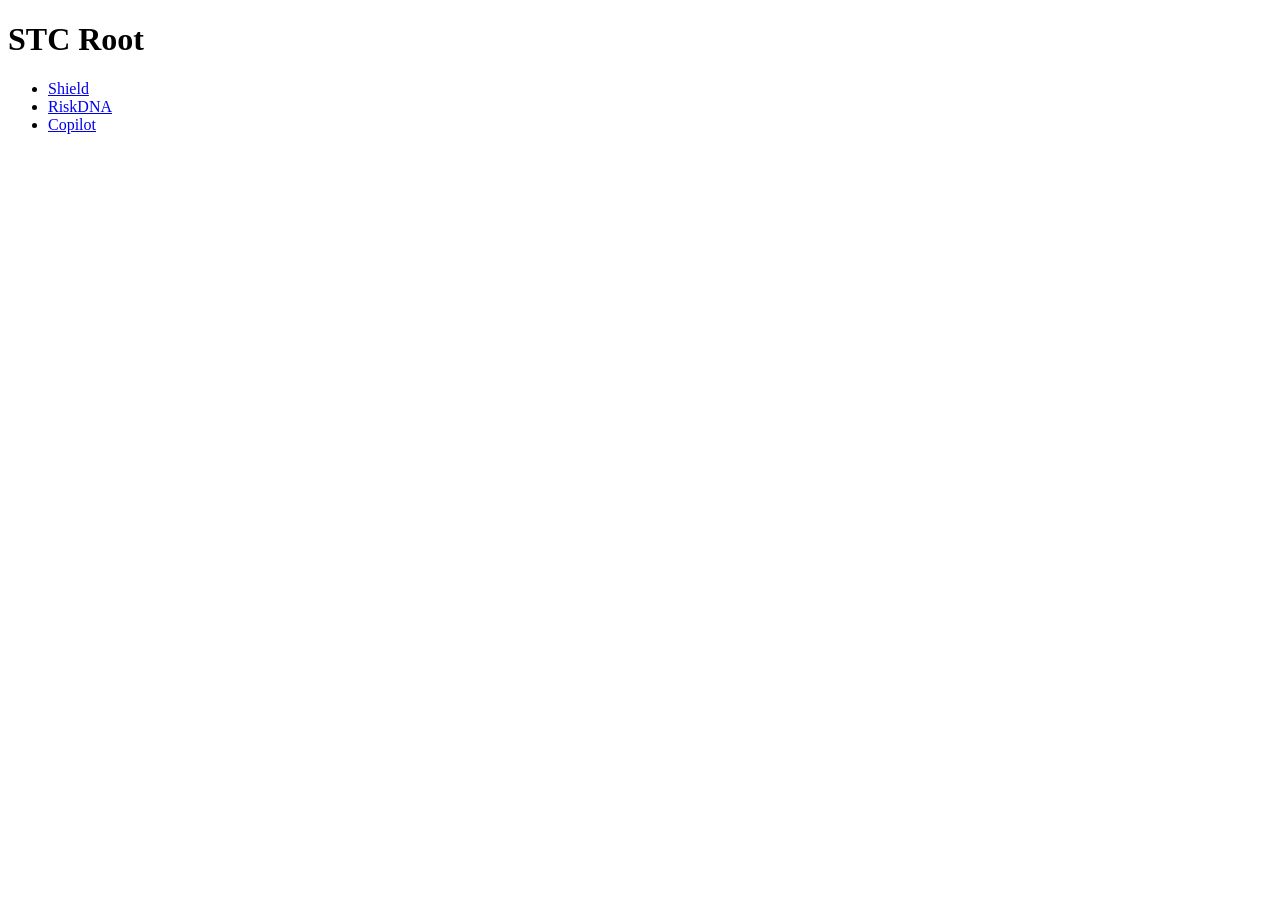
==== index.html @ 8052f36b "force root index" ====
<!doctype html>
<html>
<head>
  <title>SecureTheCloud</title>
</head>
<body>
  <h1>STC Root</h1>
  <ul>
    <li><a href="/shield/">Shield</a></li>
    <li><a href="/riskdna/">RiskDNA</a></li>
    <li><a href="/copilot/">Copilot</a></li>
  </ul>
</body>
</html>
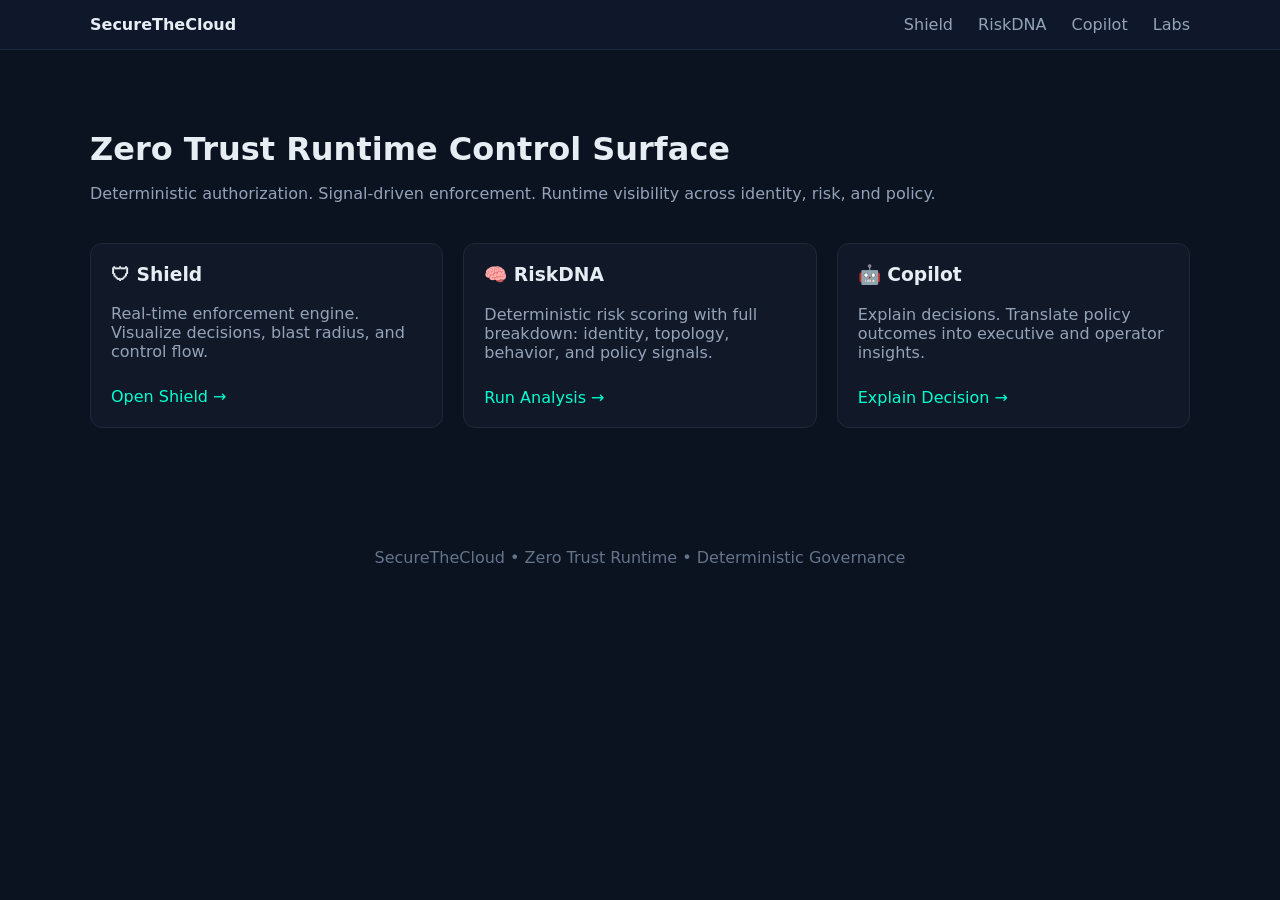
==== commit 762e4144: "website rebuild" ====
--- a/index.html
+++ b/index.html
@@ -1,14 +1,182 @@
-<!doctype html>
-<html>
+<!DOCTYPE html>
+<html lang="en">
 <head>
+  <meta charset="UTF-8" />
+  <meta name="viewport" content="width=device-width, initial-scale=1.0"/>
   <title>SecureTheCloud</title>
+
+  <!-- GLOBAL STYLE -->
+  <link rel="stylesheet" href="/assets/css/stc.css">
+
+  <style>
+    body {
+      margin: 0;
+      font-family: system-ui, -apple-system, sans-serif;
+      background: #0b1220;
+      color: #e6edf3;
+    }
+
+    .container {
+      max-width: 1100px;
+      margin: 0 auto;
+      padding: 40px 20px;
+    }
+
+    /* NAV */
+    .nav {
+      background: #0f172a;
+      border-bottom: 1px solid #1e293b;
+    }
+
+    .nav-inner {
+      max-width: 1100px;
+      margin: 0 auto;
+      padding: 15px 20px;
+      display: flex;
+      justify-content: space-between;
+      align-items: center;
+    }
+
+    .nav a {
+      color: #94a3b8;
+      text-decoration: none;
+      margin-left: 20px;
+    }
+
+    .nav a:hover {
+      color: #00ffd0;
+    }
+
+    /* HERO */
+    .hero {
+      margin-top: 40px;
+    }
+
+    .hero h1 {
+      font-size: 32px;
+      margin-bottom: 10px;
+    }
+
+    .hero p {
+      color: #94a3b8;
+    }
+
+    /* CARDS */
+    .grid {
+      display: grid;
+      grid-template-columns: repeat(auto-fit, minmax(250px, 1fr));
+      gap: 20px;
+      margin-top: 40px;
+    }
+
+    .card {
+      background: #111827;
+      border: 1px solid #1f2937;
+      padding: 20px;
+      border-radius: 12px;
+      transition: 0.2s ease;
+    }
+
+    .card:hover {
+      border-color: #00ffd0;
+      transform: translateY(-4px);
+    }
+
+    .card h3 {
+      margin-top: 0;
+    }
+
+    .card p {
+      color: #94a3b8;
+    }
+
+    .card a {
+      display: inline-block;
+      margin-top: 10px;
+      color: #00ffd0;
+      text-decoration: none;
+    }
+
+    /* FOOTER */
+    footer {
+      margin-top: 80px;
+      text-align: center;
+      color: #64748b;
+    }
+  </style>
 </head>
+
 <body>
-  <h1>STC Root</h1>
-  <ul>
-    <li><a href="/shield/">Shield</a></li>
-    <li><a href="/riskdna/">RiskDNA</a></li>
-    <li><a href="/copilot/">Copilot</a></li>
-  </ul>
+
+<!-- NAVBAR -->
+<header class="nav">
+  <div class="nav-inner">
+    <strong>SecureTheCloud</strong>
+
+    <nav>
+      <a href="/shield/">Shield</a>
+      <a href="/riskdna/">RiskDNA</a>
+      <a href="/copilot/">Copilot</a>
+      <a href="/labs/">Labs</a>
+    </nav>
+  </div>
+</header>
+
+<!-- MAIN -->
+<main class="container">
+
+  <!-- HERO -->
+  <section class="hero">
+    <h1>Zero Trust Runtime Control Surface</h1>
+    <p>
+      Deterministic authorization. Signal-driven enforcement.
+      Runtime visibility across identity, risk, and policy.
+    </p>
+  </section>
+
+  <!-- CARDS -->
+  <section class="grid">
+
+    <!-- SHIELD -->
+    <div class="card">
+      <h3>🛡 Shield</h3>
+      <p>
+        Real-time enforcement engine. Visualize decisions,
+        blast radius, and control flow.
+      </p>
+      <a href="/shield/">Open Shield →</a>
+    </div>
+
+    <!-- RISDNA -->
+    <div class="card">
+      <h3>🧠 RiskDNA</h3>
+      <p>
+        Deterministic risk scoring with full breakdown:
+        identity, topology, behavior, and policy signals.
+      </p>
+      <a href="/riskdna/">Run Analysis →</a>
+    </div>
+
+    <!-- COPILOT -->
+    <div class="card">
+      <h3>🤖 Copilot</h3>
+      <p>
+        Explain decisions. Translate policy outcomes
+        into executive and operator insights.
+      </p>
+      <a href="/copilot/">Explain Decision →</a>
+    </div>
+
+  </section>
+
+</main>
+
+<!-- FOOTER -->
+<footer>
+  <p>
+    SecureTheCloud • Zero Trust Runtime • Deterministic Governance
+  </p>
+</footer>
+
 </body>
 </html>
